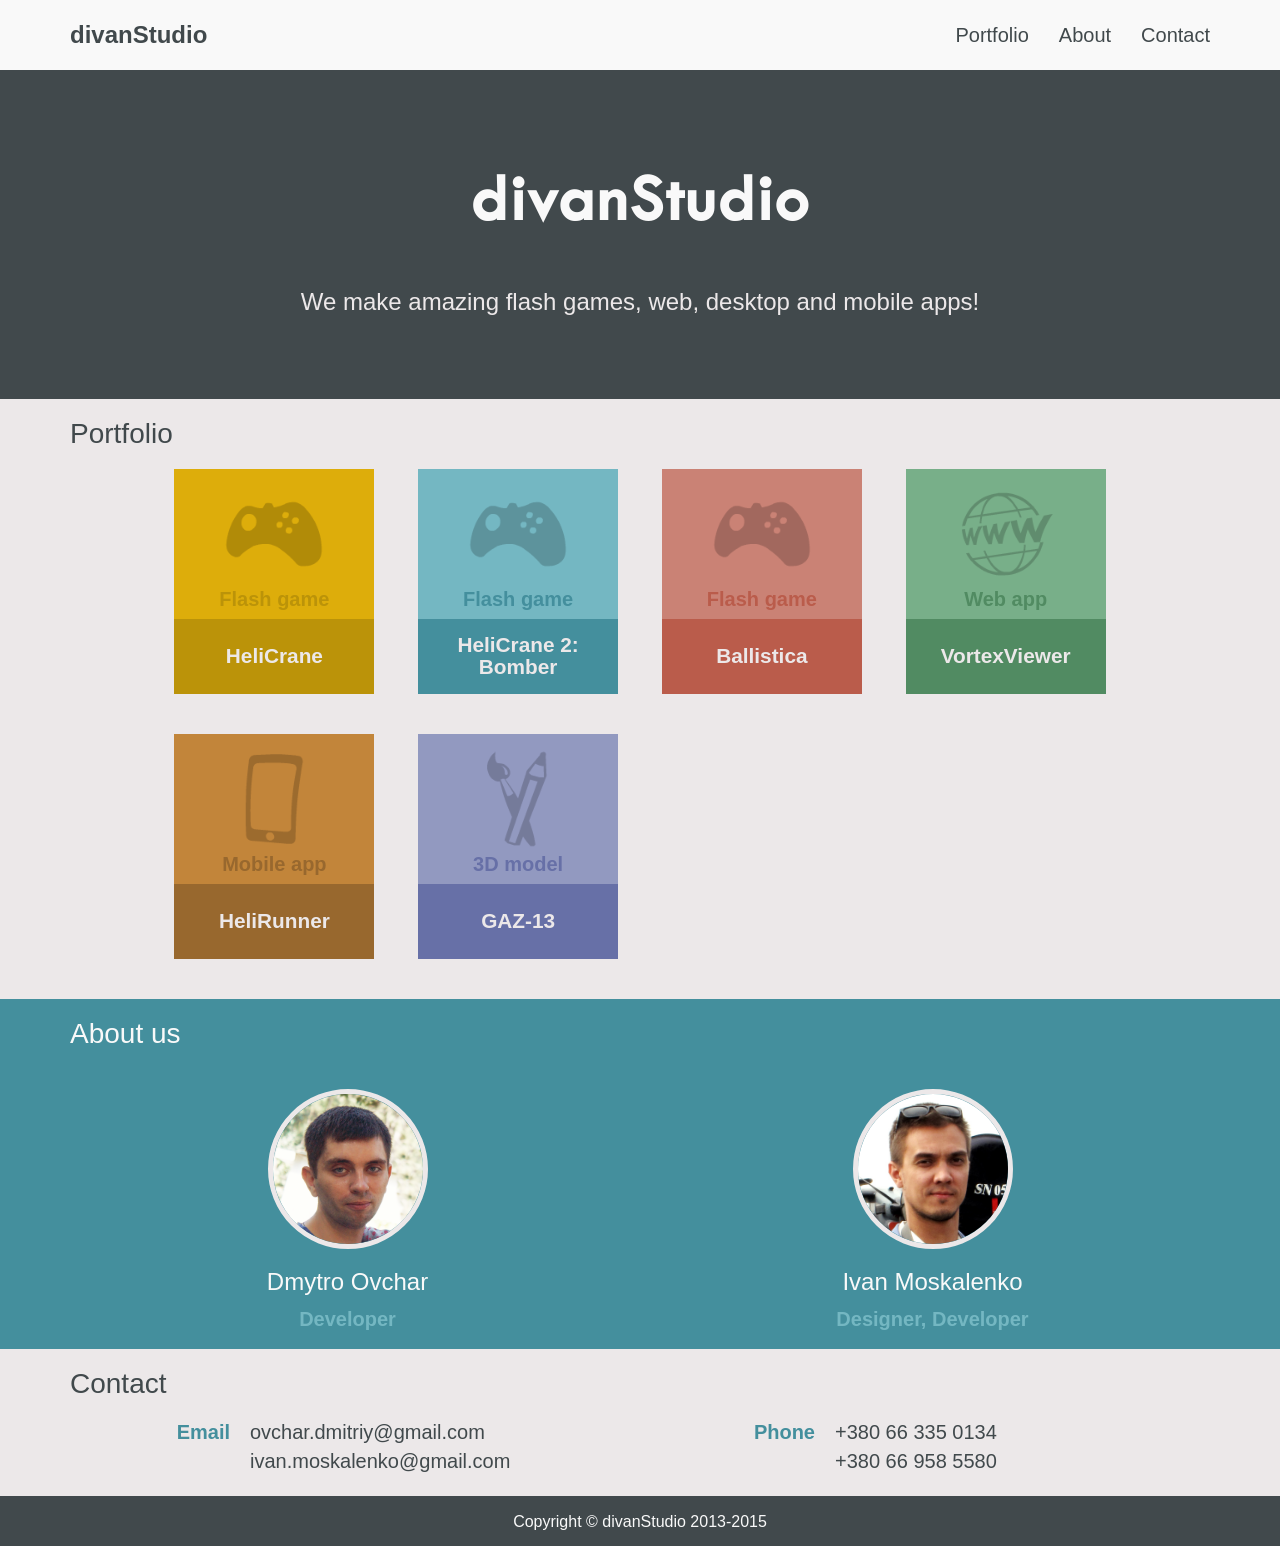
==== index.html @ bc4822ad "Updates" ====
<!doctype html> <html ng-app="yoPortfolio"> <head> <meta charset="utf-8"> <title ng-bind="pageTitle"></title> <meta name="description" content="Simple portfolio"> <meta name="author" content="Dmytro Ovchar"> <meta name="viewport" content="width=device-width"> <!-- Place favicon.ico and apple-touch-icon.png in the root directory --> <link rel="stylesheet" href="styles/vendor.css"> <link rel="stylesheet" href="styles/main.css"> </head> <body> <!--[if lte IE 8]>
<p class="browsehappy">You are using an <strong>outdated</strong> browser. Please <a href="http://browsehappy.com/">upgrade your browser</a> to improve your experience.</p>
<![endif]--> <div class="ui-view"></div> <!-- Footer --> <div ng-include="'views/footer.html'"></div> <!-- Google Analytics: change UA-XXXXX-X to be your site's ID 
<script>
!function(A,n,g,u,l,a,r){A.GoogleAnalyticsObject=l,A[l]=A[l]||function(){
(A[l].q=A[l].q||[]).push(arguments)},A[l].l=+new Date,a=n.createElement(g),
r=n.getElementsByTagName(g)[0],a.src=u,r.parentNode.insertBefore(a,r)
}(window,document,'script','https://www.google-analytics.com/analytics.js','ga');

ga('create', 'UA-XXXXX-X');
ga('send', 'pageview');
</script> --> <script src="scripts/vendor.js"></script> <script src="scripts/scripts.js"></script> </body> </html>
---- styles/main.css ----
@font-face{font-family:Flaticon;font-style:normal;font-weight:400;src:url(/fonts/flaticon.eot);src:url(/fonts/flaticon.eot#iefix) format("embedded-opentype"),url(/fonts/flaticon.woff) format("woff"),url(/fonts/flaticon.ttf) format("truetype"),url(/fonts/flaticon.svg) format("svg")}@font-face{font-family:"Tw Cen MT";font-style:normal;font-weight:400;src:url(/fonts/twcenmt/twcenmt.eot);src:url(/fonts/twcenmt/twcenmt.woff) format("woff"),url(/fonts/twcenmt/twcenmt.ttf) format("truetype")}html{position:relative;min-height:100%}body{margin-bottom:50px;background:#ece8e9}@media (min-width:768px){body{font-size:1pc}}.page-header{margin:0;border-bottom:none}.page-header h1{font-size:1.5em}.navbar.navbar-default{height:50px;color:#41494c;background:#f9f9f9;border:none}@media (min-width:768px){.page-header h1{font-size:1.75em}.navbar.navbar-default{height:70px}.navbar.navbar-default>.container{padding-top:10px}}.navbar.navbar-default .navbar-brand{font-size:1.5em;font-weight:700;color:#41494c;-webkit-transition:all .25s ease-in-out;-o-transition:all .25s ease-in-out;transition:all .25s ease-in-out}.navbar.navbar-default .navbar-brand:hover{color:#448f9d}@media (max-width:767px){.navbar.navbar-default .navbar-brand{font-size:1.25em}}.navbar.navbar-default .collapse.in,.navbar.navbar-default .collapsing{background:#f9f9f9}.navbar.navbar-default .navbar-nav li a{font-size:1.25em;color:#41494c;-webkit-transition:all .25s ease-in-out;-o-transition:all .25s ease-in-out;transition:all .25s ease-in-out}.navbar.navbar-default .navbar-nav li a:hover{color:#448f9d}header{padding-top:10px;padding-bottom:10px;margin-top:50px;color:#f9f9f9;background:#41494c}header .header-title{font-family:"Tw Cen MT";font-size:2.5em;font-weight:600;letter-spacing:.03em}@media (min-width:768px){header{padding-top:70px;padding-bottom:70px;margin-top:70px}header .header-title{margin-bottom:50px;font-size:4.25em}}header .header-desc{font-size:1.25em;color:#ece8e9}@media (min-width:768px){header .header-desc{font-size:1.5em}header.project-header{padding-top:0;padding-bottom:0;margin-top:70px}}header.project-header .header-title{font-size:2.25em;font-weight:600}@media (min-width:768px){header.project-header .header-title{margin-bottom:30px;font-size:3em}}#portfolio{color:#41494c;background:#ece8e9}#portfolio .portfolio-item-container{margin-bottom:20px;text-align:center}@media (min-width:768px){#portfolio .portfolio-item-container{margin-bottom:45px}}@media (min-width:992px){#portfolio .portfolio-item-container{margin-bottom:40px}}#portfolio .portfolio-item-container .portfolio-item{display:block;width:200px;margin-right:auto;margin-left:auto;background:#ece8e9}#portfolio .portfolio-item-container .portfolio-item,#portfolio .portfolio-item-container .portfolio-item:focus,#portfolio .portfolio-item-container .portfolio-item:hover{color:inherit;text-decoration:none}#portfolio .portfolio-item-container .portfolio-item .portfolio-item-header{position:relative;height:150px;padding-top:15px;-webkit-transition:all .25s ease-in-out;-o-transition:all .25s ease-in-out;transition:all .25s ease-in-out}#portfolio .portfolio-item-container .portfolio-item .portfolio-item-header .portfolio-item-icon{width:75pt;height:75pt;margin-right:auto;margin-left:auto}#portfolio .portfolio-item-container .portfolio-item .portfolio-item-header .portfolio-item-type{position:absolute;bottom:0;width:100%;margin-bottom:5px;font-size:1.25em;font-weight:600}#portfolio .portfolio-item-container .portfolio-item .portfolio-item-content{display:table-cell;width:200px;height:75px;overflow:hidden;color:#ece8e9;text-align:center;vertical-align:middle;-webkit-transition:all .25s ease-in-out;-o-transition:all .25s ease-in-out;transition:all .25s ease-in-out}#about .about-item,#about .about-item .about-item-caption{-webkit-transition:all .25s ease-in-out;-o-transition:all .25s ease-in-out}#portfolio .portfolio-item-container .portfolio-item .portfolio-item-content h3{margin-top:0;margin-bottom:0;font-size:1.3em;font-weight:600}#portfolio .portfolio-item-container:nth-child(6n+1) .portfolio-item-header{color:#bb9309;background:#ddad0b}#portfolio .portfolio-item-container:nth-child(6n+1) .portfolio-item-content{background:#bb9309}#portfolio .portfolio-item-container:nth-child(6n+1) .portfolio-item-content p{color:#ddad0b}#portfolio .portfolio-item-container:nth-child(6n+1) .portfolio-item:hover .portfolio-item-header{color:#997907;background:#bb9309}#portfolio .portfolio-item-container:nth-child(6n+1) .portfolio-item:hover .portfolio-item-content{background:#997907}#portfolio .portfolio-item-container:nth-child(6n+2) .portfolio-item-header{color:#448f9d;background:#74b7c2}#portfolio .portfolio-item-container:nth-child(6n+2) .portfolio-item-content{background:#448f9d}#portfolio .portfolio-item-container:nth-child(6n+2) .portfolio-item-content p{color:#74b7c2}#portfolio .portfolio-item-container:nth-child(6n+2) .portfolio-item:hover .portfolio-item-header{color:#146778;background:#448f9d}#portfolio .portfolio-item-container:nth-child(6n+2) .portfolio-item:hover .portfolio-item-content{background:#146778}#portfolio .portfolio-item-container:nth-child(6n+3) .portfolio-item-header{color:#ba5c4b;background:#ca8275}#portfolio .portfolio-item-container:nth-child(6n+3) .portfolio-item-content{background:#ba5c4b}#portfolio .portfolio-item-container:nth-child(6n+3) .portfolio-item-content p{color:#ca8275}#portfolio .portfolio-item-container:nth-child(6n+3) .portfolio-item:hover .portfolio-item-header{color:#aa3621;background:#ba5c4b}#portfolio .portfolio-item-container:nth-child(6n+3) .portfolio-item:hover .portfolio-item-content{background:#aa3621}#portfolio .portfolio-item-container:nth-child(6n+4) .portfolio-item-header{color:#518b62;background:#78af89}#portfolio .portfolio-item-container:nth-child(6n+4) .portfolio-item-content{background:#518b62}#portfolio .portfolio-item-container:nth-child(6n+4) .portfolio-item-content p{color:#78af89}#portfolio .portfolio-item-container:nth-child(6n+4) .portfolio-item:hover .portfolio-item-header{color:#2a673b;background:#518b62}#portfolio .portfolio-item-container:nth-child(6n+4) .portfolio-item:hover .portfolio-item-content{background:#2a673b}#portfolio .portfolio-item-container:nth-child(6n+5) .portfolio-item-header{color:#98682e;background:#c2853a}#portfolio .portfolio-item-container:nth-child(6n+5) .portfolio-item-content{background:#98682e}#portfolio .portfolio-item-container:nth-child(6n+5) .portfolio-item-content p{color:#c2853a}#portfolio .portfolio-item-container:nth-child(6n+5) .portfolio-item:hover .portfolio-item-header{color:#6e4b22;background:#98682e}#portfolio .portfolio-item-container:nth-child(6n+5) .portfolio-item:hover .portfolio-item-content{background:#6e4b22}#portfolio .portfolio-item-container:nth-child(6n+6) .portfolio-item-header{color:#6770a7;background:#9299c0}#portfolio .portfolio-item-container:nth-child(6n+6) .portfolio-item-content{background:#6770a7}#portfolio .portfolio-item-container:nth-child(6n+6) .portfolio-item-content p{color:#9299c0}#portfolio .portfolio-item-container:nth-child(6n+6) .portfolio-item:hover .portfolio-item-header{color:#3c478e;background:#6770a7}#portfolio .portfolio-item-container:nth-child(6n+6) .portfolio-item:hover .portfolio-item-content{background:#3c478e}#about{color:#f9f9f9;background:#448f9d}#about .about-item{max-width:300px;padding:20px 5px 5px;margin-right:auto;margin-left:auto;cursor:pointer;transition:all .25s ease-in-out}#about .about-item,#about .about-item:focus,#about .about-item:hover{display:block;color:inherit;text-decoration:none}#about .about-item .about-item-caption{font-size:1.5em;transition:all .25s ease-in-out}#about .about-item .about-item-desc{font-size:1.25em;font-weight:600;color:#74b7c2;-webkit-transition:all .25s ease-in-out;-o-transition:all .25s ease-in-out;transition:all .25s ease-in-out}#about .about-item .about-item-img{width:10pc;height:10pc;border:5px solid #ece8e9}#about .about-item:hover{background:#ece8e9}#about .about-item:hover .about-item-caption{font-weight:600;color:#41494c}#about .about-item:hover .about-item-desc{color:#448f9d}#skills{color:#f9f9f9;background:#448f9d}#skills .skill-item{color:inherit;background:inherit}#skills .skill-item .skill-item-caption{font-size:1.25em;font-weight:400;line-height:1.75em;color:#f9f9f9}#skills .skill-item .skill-item-desc{font-size:1.25em;line-height:1.75em;color:#74b7c2}@media (min-width:768px){#skills .skill-item .skill-item-caption{width:200px}#skills .skill-item .skill-item-desc{margin-left:220px}#description dt{width:200px}}#contact{color:#41494c;background:#ece8e9}#contact .contact-name{font-size:1.25em;color:#448f9d}#promo,footer{color:#f9f9f9}#contact .contact-item{font-size:1.25em}footer{position:absolute;bottom:0;width:100%;height:50px;font-size:1em;background:#41494c}footer .container{margin-top:15px}.icon-game{background-image:url(/images/icons/game.png);-webkit-background-size:contain;background-size:contain}.icon-mobile,.icon-web{-webkit-background-size:contain}.icon-web{background-image:url(/images/icons/web.png);background-size:contain}.icon-mobile{background-image:url(/images/icons/mobile.png);background-size:contain}.icon-design{background-image:url(/images/icons/design.png);-webkit-background-size:contain;background-size:contain}#images{background:#41494c}#images .carousel{max-width:550px;height:auto;margin:auto}@media (min-width:1200px){#images .carousel{max-width:580px}}#images .carousel-control.left,#images .carousel-control.right{cursor:pointer;background:0 0}#description{color:#41494c;background:#ece8e9}#description li,#description p{font-size:1.25em}#description a{color:#448f9d}#description dt{font-size:1.25em;font-weight:600;line-height:1.75em}#description dd{font-size:1.25em;line-height:1.75em}@media (min-width:768px){#description dd{margin-left:220px}}#promo{background:#448f9d}#promo .video{margin-top:10px;margin-bottom:10px}@media (min-width:992px){.row-md-height{display:table;width:100%;height:100%;table-layout:fixed}.col-md-height{display:table-cell;float:none;height:100%}.col-md-top{vertical-align:top}.col-md-middle{vertical-align:middle}.col-md-bottom{vertical-align:bottom}}
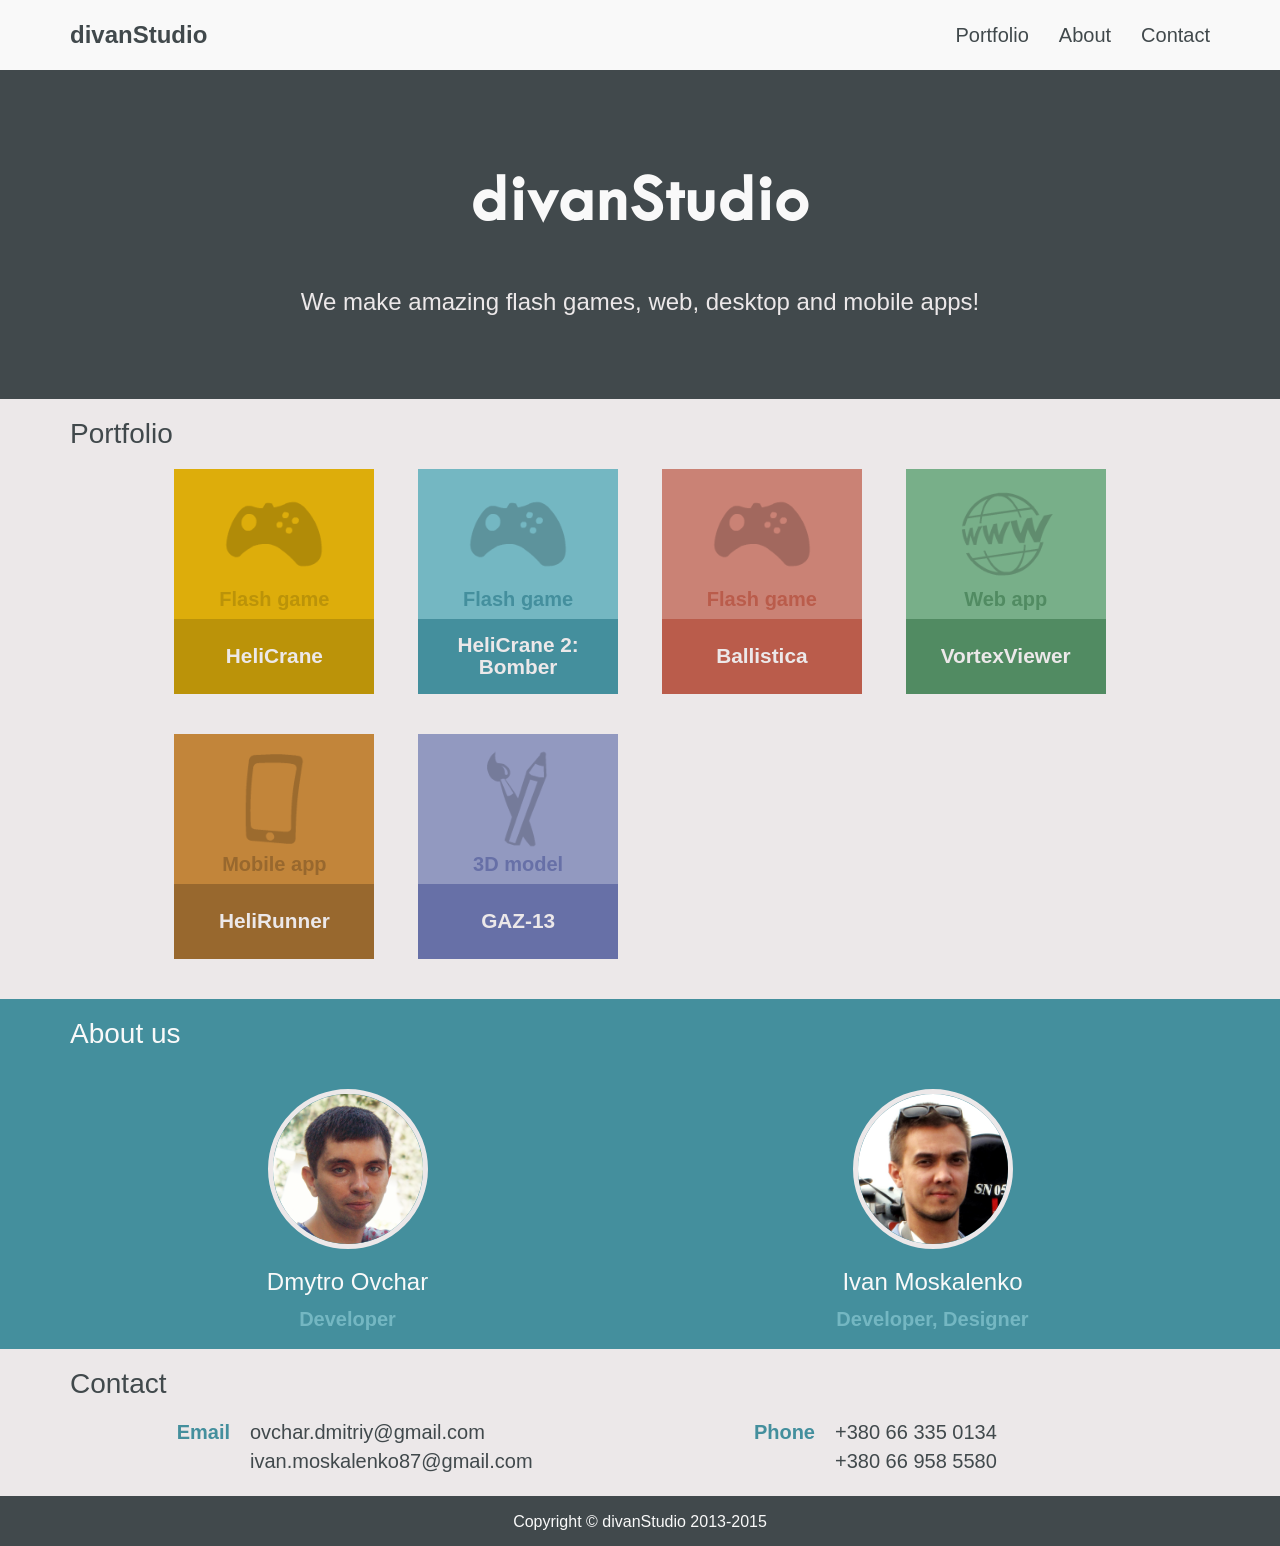
==== commit 6cfa53e7: "Updates" ====
--- a/index.html
+++ b/index.html
@@ -1,12 +1,12 @@
-<!doctype html> <html ng-app="yoPortfolio"> <head> <meta charset="utf-8"> <title ng-bind="pageTitle"></title> <meta name="description" content="Simple portfolio"> <meta name="author" content="Dmytro Ovchar"> <meta name="viewport" content="width=device-width"> <!-- Place favicon.ico and apple-touch-icon.png in the root directory --> <link rel="stylesheet" href="styles/vendor.css"> <link rel="stylesheet" href="styles/main.css"> </head> <body> <!--[if lte IE 8]>
-<p class="browsehappy">You are using an <strong>outdated</strong> browser. Please <a href="http://browsehappy.com/">upgrade your browser</a> to improve your experience.</p>
-<![endif]--> <div class="ui-view"></div> <!-- Footer --> <div ng-include="'views/footer.html'"></div> <!-- Google Analytics: change UA-XXXXX-X to be your site's ID 
-<script>
-!function(A,n,g,u,l,a,r){A.GoogleAnalyticsObject=l,A[l]=A[l]||function(){
-(A[l].q=A[l].q||[]).push(arguments)},A[l].l=+new Date,a=n.createElement(g),
-r=n.getElementsByTagName(g)[0],a.src=u,r.parentNode.insertBefore(a,r)
-}(window,document,'script','https://www.google-analytics.com/analytics.js','ga');
-
-ga('create', 'UA-XXXXX-X');
-ga('send', 'pageview');
+<!doctype html> <html ng-app="yoPortfolio"> <head> <meta charset="utf-8"> <title ng-bind="pageTitle"></title> <meta name="description" content="Simple portfolio"> <meta name="author" content="Dmytro Ovchar"> <meta name="viewport" content="width=device-width"> <!-- Place favicon.ico and apple-touch-icon.png in the root directory --> <link rel="stylesheet" href="styles/vendor.css"> <link rel="stylesheet" href="styles/main.css"> </head> <body> <!--[if lte IE 8]>
+<p class="browsehappy">You are using an <strong>outdated</strong> browser. Please <a href="http://browsehappy.com/">upgrade your browser</a> to improve your experience.</p>
+<![endif]--> <div class="ui-view"></div> <!-- Footer --> <div ng-include="'views/footer.html'"></div> <!-- Google Analytics: change UA-XXXXX-X to be your site's ID 
+<script>
+!function(A,n,g,u,l,a,r){A.GoogleAnalyticsObject=l,A[l]=A[l]||function(){
+(A[l].q=A[l].q||[]).push(arguments)},A[l].l=+new Date,a=n.createElement(g),
+r=n.getElementsByTagName(g)[0],a.src=u,r.parentNode.insertBefore(a,r)
+}(window,document,'script','https://www.google-analytics.com/analytics.js','ga');
+
+ga('create', 'UA-XXXXX-X');
+ga('send', 'pageview');
 </script> --> <script src="scripts/vendor.js"></script> <script src="scripts/scripts.js"></script> </body> </html>
--- a/styles/main.css
+++ b/styles/main.css
@@ -1 +1 @@
-@font-face{font-family:Flaticon;font-style:normal;font-weight:400;src:url(/fonts/flaticon.eot);src:url(/fonts/flaticon.eot#iefix) format("embedded-opentype"),url(/fonts/flaticon.woff) format("woff"),url(/fonts/flaticon.ttf) format("truetype"),url(/fonts/flaticon.svg) format("svg")}@font-face{font-family:"Tw Cen MT";font-style:normal;font-weight:400;src:url(/fonts/twcenmt/twcenmt.eot);src:url(/fonts/twcenmt/twcenmt.woff) format("woff"),url(/fonts/twcenmt/twcenmt.ttf) format("truetype")}html{position:relative;min-height:100%}body{margin-bottom:50px;background:#ece8e9}@media (min-width:768px){body{font-size:1pc}}.page-header{margin:0;border-bottom:none}.page-header h1{font-size:1.5em}.navbar.navbar-default{height:50px;color:#41494c;background:#f9f9f9;border:none}@media (min-width:768px){.page-header h1{font-size:1.75em}.navbar.navbar-default{height:70px}.navbar.navbar-default>.container{padding-top:10px}}.navbar.navbar-default .navbar-brand{font-size:1.5em;font-weight:700;color:#41494c;-webkit-transition:all .25s ease-in-out;-o-transition:all .25s ease-in-out;transition:all .25s ease-in-out}.navbar.navbar-default .navbar-brand:hover{color:#448f9d}@media (max-width:767px){.navbar.navbar-default .navbar-brand{font-size:1.25em}}.navbar.navbar-default .collapse.in,.navbar.navbar-default .collapsing{background:#f9f9f9}.navbar.navbar-default .navbar-nav li a{font-size:1.25em;color:#41494c;-webkit-transition:all .25s ease-in-out;-o-transition:all .25s ease-in-out;transition:all .25s ease-in-out}.navbar.navbar-default .navbar-nav li a:hover{color:#448f9d}header{padding-top:10px;padding-bottom:10px;margin-top:50px;color:#f9f9f9;background:#41494c}header .header-title{font-family:"Tw Cen MT";font-size:2.5em;font-weight:600;letter-spacing:.03em}@media (min-width:768px){header{padding-top:70px;padding-bottom:70px;margin-top:70px}header .header-title{margin-bottom:50px;font-size:4.25em}}header .header-desc{font-size:1.25em;color:#ece8e9}@media (min-width:768px){header .header-desc{font-size:1.5em}header.project-header{padding-top:0;padding-bottom:0;margin-top:70px}}header.project-header .header-title{font-size:2.25em;font-weight:600}@media (min-width:768px){header.project-header .header-title{margin-bottom:30px;font-size:3em}}#portfolio{color:#41494c;background:#ece8e9}#portfolio .portfolio-item-container{margin-bottom:20px;text-align:center}@media (min-width:768px){#portfolio .portfolio-item-container{margin-bottom:45px}}@media (min-width:992px){#portfolio .portfolio-item-container{margin-bottom:40px}}#portfolio .portfolio-item-container .portfolio-item{display:block;width:200px;margin-right:auto;margin-left:auto;background:#ece8e9}#portfolio .portfolio-item-container .portfolio-item,#portfolio .portfolio-item-container .portfolio-item:focus,#portfolio .portfolio-item-container .portfolio-item:hover{color:inherit;text-decoration:none}#portfolio .portfolio-item-container .portfolio-item .portfolio-item-header{position:relative;height:150px;padding-top:15px;-webkit-transition:all .25s ease-in-out;-o-transition:all .25s ease-in-out;transition:all .25s ease-in-out}#portfolio .portfolio-item-container .portfolio-item .portfolio-item-header .portfolio-item-icon{width:75pt;height:75pt;margin-right:auto;margin-left:auto}#portfolio .portfolio-item-container .portfolio-item .portfolio-item-header .portfolio-item-type{position:absolute;bottom:0;width:100%;margin-bottom:5px;font-size:1.25em;font-weight:600}#portfolio .portfolio-item-container .portfolio-item .portfolio-item-content{display:table-cell;width:200px;height:75px;overflow:hidden;color:#ece8e9;text-align:center;vertical-align:middle;-webkit-transition:all .25s ease-in-out;-o-transition:all .25s ease-in-out;transition:all .25s ease-in-out}#about .about-item,#about .about-item .about-item-caption{-webkit-transition:all .25s ease-in-out;-o-transition:all .25s ease-in-out}#portfolio .portfolio-item-container .portfolio-item .portfolio-item-content h3{margin-top:0;margin-bottom:0;font-size:1.3em;font-weight:600}#portfolio .portfolio-item-container:nth-child(6n+1) .portfolio-item-header{color:#bb9309;background:#ddad0b}#portfolio .portfolio-item-container:nth-child(6n+1) .portfolio-item-content{background:#bb9309}#portfolio .portfolio-item-container:nth-child(6n+1) .portfolio-item-content p{color:#ddad0b}#portfolio .portfolio-item-container:nth-child(6n+1) .portfolio-item:hover .portfolio-item-header{color:#997907;background:#bb9309}#portfolio .portfolio-item-container:nth-child(6n+1) .portfolio-item:hover .portfolio-item-content{background:#997907}#portfolio .portfolio-item-container:nth-child(6n+2) .portfolio-item-header{color:#448f9d;background:#74b7c2}#portfolio .portfolio-item-container:nth-child(6n+2) .portfolio-item-content{background:#448f9d}#portfolio .portfolio-item-container:nth-child(6n+2) .portfolio-item-content p{color:#74b7c2}#portfolio .portfolio-item-container:nth-child(6n+2) .portfolio-item:hover .portfolio-item-header{color:#146778;background:#448f9d}#portfolio .portfolio-item-container:nth-child(6n+2) .portfolio-item:hover .portfolio-item-content{background:#146778}#portfolio .portfolio-item-container:nth-child(6n+3) .portfolio-item-header{color:#ba5c4b;background:#ca8275}#portfolio .portfolio-item-container:nth-child(6n+3) .portfolio-item-content{background:#ba5c4b}#portfolio .portfolio-item-container:nth-child(6n+3) .portfolio-item-content p{color:#ca8275}#portfolio .portfolio-item-container:nth-child(6n+3) .portfolio-item:hover .portfolio-item-header{color:#aa3621;background:#ba5c4b}#portfolio .portfolio-item-container:nth-child(6n+3) .portfolio-item:hover .portfolio-item-content{background:#aa3621}#portfolio .portfolio-item-container:nth-child(6n+4) .portfolio-item-header{color:#518b62;background:#78af89}#portfolio .portfolio-item-container:nth-child(6n+4) .portfolio-item-content{background:#518b62}#portfolio .portfolio-item-container:nth-child(6n+4) .portfolio-item-content p{color:#78af89}#portfolio .portfolio-item-container:nth-child(6n+4) .portfolio-item:hover .portfolio-item-header{color:#2a673b;background:#518b62}#portfolio .portfolio-item-container:nth-child(6n+4) .portfolio-item:hover .portfolio-item-content{background:#2a673b}#portfolio .portfolio-item-container:nth-child(6n+5) .portfolio-item-header{color:#98682e;background:#c2853a}#portfolio .portfolio-item-container:nth-child(6n+5) .portfolio-item-content{background:#98682e}#portfolio .portfolio-item-container:nth-child(6n+5) .portfolio-item-content p{color:#c2853a}#portfolio .portfolio-item-container:nth-child(6n+5) .portfolio-item:hover .portfolio-item-header{color:#6e4b22;background:#98682e}#portfolio .portfolio-item-container:nth-child(6n+5) .portfolio-item:hover .portfolio-item-content{background:#6e4b22}#portfolio .portfolio-item-container:nth-child(6n+6) .portfolio-item-header{color:#6770a7;background:#9299c0}#portfolio .portfolio-item-container:nth-child(6n+6) .portfolio-item-content{background:#6770a7}#portfolio .portfolio-item-container:nth-child(6n+6) .portfolio-item-content p{color:#9299c0}#portfolio .portfolio-item-container:nth-child(6n+6) .portfolio-item:hover .portfolio-item-header{color:#3c478e;background:#6770a7}#portfolio .portfolio-item-container:nth-child(6n+6) .portfolio-item:hover .portfolio-item-content{background:#3c478e}#about{color:#f9f9f9;background:#448f9d}#about .about-item{max-width:300px;padding:20px 5px 5px;margin-right:auto;margin-left:auto;cursor:pointer;transition:all .25s ease-in-out}#about .about-item,#about .about-item:focus,#about .about-item:hover{display:block;color:inherit;text-decoration:none}#about .about-item .about-item-caption{font-size:1.5em;transition:all .25s ease-in-out}#about .about-item .about-item-desc{font-size:1.25em;font-weight:600;color:#74b7c2;-webkit-transition:all .25s ease-in-out;-o-transition:all .25s ease-in-out;transition:all .25s ease-in-out}#about .about-item .about-item-img{width:10pc;height:10pc;border:5px solid #ece8e9}#about .about-item:hover{background:#ece8e9}#about .about-item:hover .about-item-caption{font-weight:600;color:#41494c}#about .about-item:hover .about-item-desc{color:#448f9d}#skills{color:#f9f9f9;background:#448f9d}#skills .skill-item{color:inherit;background:inherit}#skills .skill-item .skill-item-caption{font-size:1.25em;font-weight:400;line-height:1.75em;color:#f9f9f9}#skills .skill-item .skill-item-desc{font-size:1.25em;line-height:1.75em;color:#74b7c2}@media (min-width:768px){#skills .skill-item .skill-item-caption{width:200px}#skills .skill-item .skill-item-desc{margin-left:220px}#description dt{width:200px}}#contact{color:#41494c;background:#ece8e9}#contact .contact-name{font-size:1.25em;color:#448f9d}#promo,footer{color:#f9f9f9}#contact .contact-item{font-size:1.25em}footer{position:absolute;bottom:0;width:100%;height:50px;font-size:1em;background:#41494c}footer .container{margin-top:15px}.icon-game{background-image:url(/images/icons/game.png);-webkit-background-size:contain;background-size:contain}.icon-mobile,.icon-web{-webkit-background-size:contain}.icon-web{background-image:url(/images/icons/web.png);background-size:contain}.icon-mobile{background-image:url(/images/icons/mobile.png);background-size:contain}.icon-design{background-image:url(/images/icons/design.png);-webkit-background-size:contain;background-size:contain}#images{background:#41494c}#images .carousel{max-width:550px;height:auto;margin:auto}@media (min-width:1200px){#images .carousel{max-width:580px}}#images .carousel-control.left,#images .carousel-control.right{cursor:pointer;background:0 0}#description{color:#41494c;background:#ece8e9}#description li,#description p{font-size:1.25em}#description a{color:#448f9d}#description dt{font-size:1.25em;font-weight:600;line-height:1.75em}#description dd{font-size:1.25em;line-height:1.75em}@media (min-width:768px){#description dd{margin-left:220px}}#promo{background:#448f9d}#promo .video{margin-top:10px;margin-bottom:10px}@media (min-width:992px){.row-md-height{display:table;width:100%;height:100%;table-layout:fixed}.col-md-height{display:table-cell;float:none;height:100%}.col-md-top{vertical-align:top}.col-md-middle{vertical-align:middle}.col-md-bottom{vertical-align:bottom}}+@font-face{font-family:Flaticon;font-style:normal;font-weight:400;src:url(/fonts/flaticon.eot);src:url(/fonts/flaticon.eot#iefix) format("embedded-opentype"),url(/fonts/flaticon.woff) format("woff"),url(/fonts/flaticon.ttf) format("truetype"),url(/fonts/flaticon.svg) format("svg")}@font-face{font-family:"Tw Cen MT";font-style:normal;font-weight:400;src:url(/fonts/twcenmt/twcenmt.eot);src:url(/fonts/twcenmt/twcenmt.woff) format("woff"),url(/fonts/twcenmt/twcenmt.ttf) format("truetype")}html{position:relative;min-height:100%}body{margin-bottom:50px;background:#ece8e9}@media (min-width:768px){body{font-size:1pc}}.page-header{margin:0;border-bottom:none}.page-header h1{font-size:1.5em}.navbar.navbar-default{height:50px;color:#41494c;background:#f9f9f9;border:none}@media (min-width:768px){.page-header h1{font-size:1.75em}.navbar.navbar-default{height:70px}.navbar.navbar-default>.container{padding-top:10px}}.navbar.navbar-default .navbar-brand{font-size:1.5em;font-weight:700;color:#41494c;-webkit-transition:all .25s ease-in-out;-o-transition:all .25s ease-in-out;transition:all .25s ease-in-out}.navbar.navbar-default .navbar-brand:hover{color:#448f9d}@media (max-width:767px){.navbar.navbar-default .navbar-brand{font-size:1.25em}}.navbar.navbar-default .collapse.in,.navbar.navbar-default .collapsing{background:#f9f9f9}.navbar.navbar-default .navbar-nav li a{font-size:1.25em;color:#41494c;-webkit-transition:all .25s ease-in-out;-o-transition:all .25s ease-in-out;transition:all .25s ease-in-out}.navbar.navbar-default .navbar-nav li a:hover{color:#448f9d}header{padding-top:10px;padding-bottom:10px;margin-top:50px;color:#f9f9f9;background:#41494c}header .header-title{font-family:"Tw Cen MT";font-size:2.5em;font-weight:600;letter-spacing:.03em}@media (min-width:768px){header{padding-top:70px;padding-bottom:70px;margin-top:70px}header .header-title{margin-bottom:50px;font-size:4.25em}}header .header-desc{font-size:1.25em;color:#ece8e9}header.person-header .person-img{width:250px;height:250px;border:8px solid #ece8e9}@media (min-width:768px){header .header-desc{font-size:1.5em}header.project-header{padding-top:0;padding-bottom:0;margin-top:70px}}header.project-header .header-title{font-size:2.25em;font-weight:600}@media (min-width:768px){header.project-header .header-title{margin-bottom:30px;font-size:3em}}.lazy-load{background:url(/images/loading.gif) center center no-repeat}#portfolio{color:#41494c;background:#ece8e9}#portfolio .portfolio-item-container{margin-bottom:20px;text-align:center}@media (min-width:768px){#portfolio .portfolio-item-container{margin-bottom:45px}}@media (min-width:992px){#portfolio .portfolio-item-container{margin-bottom:40px}}#portfolio .portfolio-item-container .portfolio-item{display:block;width:200px;margin-right:auto;margin-left:auto;background:#ece8e9}#portfolio .portfolio-item-container .portfolio-item,#portfolio .portfolio-item-container .portfolio-item:focus,#portfolio .portfolio-item-container .portfolio-item:hover{color:inherit;text-decoration:none}#portfolio .portfolio-item-container .portfolio-item .portfolio-item-header{position:relative;height:150px;padding-top:15px;-webkit-transition:all .25s ease-in-out;-o-transition:all .25s ease-in-out;transition:all .25s ease-in-out}#portfolio .portfolio-item-container .portfolio-item .portfolio-item-header .portfolio-item-icon{width:75pt;height:75pt;margin-right:auto;margin-left:auto}#portfolio .portfolio-item-container .portfolio-item .portfolio-item-header .portfolio-item-type{position:absolute;bottom:0;width:100%;margin-bottom:5px;font-size:1.25em;font-weight:600}#portfolio .portfolio-item-container .portfolio-item .portfolio-item-content{display:table-cell;width:200px;height:75px;overflow:hidden;color:#ece8e9;text-align:center;vertical-align:middle;-webkit-transition:all .25s ease-in-out;-o-transition:all .25s ease-in-out;transition:all .25s ease-in-out}#about .about-item,#about .about-item .about-item-caption{-webkit-transition:all .25s ease-in-out;-o-transition:all .25s ease-in-out}#portfolio .portfolio-item-container .portfolio-item .portfolio-item-content h3{margin-top:0;margin-bottom:0;font-size:1.3em;font-weight:600}#portfolio .portfolio-item-container:nth-child(6n+1) .portfolio-item-header{color:#bb9309;background:#ddad0b}#portfolio .portfolio-item-container:nth-child(6n+1) .portfolio-item-content{background:#bb9309}#portfolio .portfolio-item-container:nth-child(6n+1) .portfolio-item-content p{color:#ddad0b}#portfolio .portfolio-item-container:nth-child(6n+1) .portfolio-item:hover .portfolio-item-header{color:#997907;background:#bb9309}#portfolio .portfolio-item-container:nth-child(6n+1) .portfolio-item:hover .portfolio-item-content{background:#997907}#portfolio .portfolio-item-container:nth-child(6n+2) .portfolio-item-header{color:#448f9d;background:#74b7c2}#portfolio .portfolio-item-container:nth-child(6n+2) .portfolio-item-content{background:#448f9d}#portfolio .portfolio-item-container:nth-child(6n+2) .portfolio-item-content p{color:#74b7c2}#portfolio .portfolio-item-container:nth-child(6n+2) .portfolio-item:hover .portfolio-item-header{color:#146778;background:#448f9d}#portfolio .portfolio-item-container:nth-child(6n+2) .portfolio-item:hover .portfolio-item-content{background:#146778}#portfolio .portfolio-item-container:nth-child(6n+3) .portfolio-item-header{color:#ba5c4b;background:#ca8275}#portfolio .portfolio-item-container:nth-child(6n+3) .portfolio-item-content{background:#ba5c4b}#portfolio .portfolio-item-container:nth-child(6n+3) .portfolio-item-content p{color:#ca8275}#portfolio .portfolio-item-container:nth-child(6n+3) .portfolio-item:hover .portfolio-item-header{color:#aa3621;background:#ba5c4b}#portfolio .portfolio-item-container:nth-child(6n+3) .portfolio-item:hover .portfolio-item-content{background:#aa3621}#portfolio .portfolio-item-container:nth-child(6n+4) .portfolio-item-header{color:#518b62;background:#78af89}#portfolio .portfolio-item-container:nth-child(6n+4) .portfolio-item-content{background:#518b62}#portfolio .portfolio-item-container:nth-child(6n+4) .portfolio-item-content p{color:#78af89}#portfolio .portfolio-item-container:nth-child(6n+4) .portfolio-item:hover .portfolio-item-header{color:#2a673b;background:#518b62}#portfolio .portfolio-item-container:nth-child(6n+4) .portfolio-item:hover .portfolio-item-content{background:#2a673b}#portfolio .portfolio-item-container:nth-child(6n+5) .portfolio-item-header{color:#98682e;background:#c2853a}#portfolio .portfolio-item-container:nth-child(6n+5) .portfolio-item-content{background:#98682e}#portfolio .portfolio-item-container:nth-child(6n+5) .portfolio-item-content p{color:#c2853a}#portfolio .portfolio-item-container:nth-child(6n+5) .portfolio-item:hover .portfolio-item-header{color:#6e4b22;background:#98682e}#portfolio .portfolio-item-container:nth-child(6n+5) .portfolio-item:hover .portfolio-item-content{background:#6e4b22}#portfolio .portfolio-item-container:nth-child(6n+6) .portfolio-item-header{color:#6770a7;background:#9299c0}#portfolio .portfolio-item-container:nth-child(6n+6) .portfolio-item-content{background:#6770a7}#portfolio .portfolio-item-container:nth-child(6n+6) .portfolio-item-content p{color:#9299c0}#portfolio .portfolio-item-container:nth-child(6n+6) .portfolio-item:hover .portfolio-item-header{color:#3c478e;background:#6770a7}#portfolio .portfolio-item-container:nth-child(6n+6) .portfolio-item:hover .portfolio-item-content{background:#3c478e}#about{color:#f9f9f9;background:#448f9d}#about .about-item{max-width:300px;padding:20px 5px 5px;margin-right:auto;margin-left:auto;cursor:pointer;transition:all .25s ease-in-out}#about .about-item,#about .about-item:focus,#about .about-item:hover{display:block;color:inherit;text-decoration:none}#about .about-item .about-item-caption{font-size:1.5em;transition:all .25s ease-in-out}#about .about-item .about-item-desc{font-size:1.25em;font-weight:600;color:#74b7c2;-webkit-transition:all .25s ease-in-out;-o-transition:all .25s ease-in-out;transition:all .25s ease-in-out}#about .about-item .about-item-img{width:10pc;height:10pc;border:5px solid #ece8e9}#about .about-item:hover{background:#ece8e9}#about .about-item:hover .about-item-caption{font-weight:600;color:#41494c}#about .about-item:hover .about-item-desc{color:#448f9d}#skills{color:#f9f9f9;background:#448f9d}#skills .skill-item{color:inherit;background:inherit}#skills .skill-item .skill-item-caption{font-size:1.25em;font-weight:400;line-height:1.75em;color:#f9f9f9}#skills .skill-item .skill-item-desc{font-size:1.25em;line-height:1.75em;color:#74b7c2}@media (min-width:768px){#skills .skill-item .skill-item-caption{width:200px}#skills .skill-item .skill-item-desc{margin-left:220px}#description dt{width:200px}}#contact{color:#41494c;background:#ece8e9}#contact .contact-name{font-size:1.25em;color:#448f9d}#promo,footer{color:#f9f9f9}#contact .contact-item{font-size:1.25em}footer{position:absolute;bottom:0;width:100%;height:50px;font-size:1em;background:#41494c}footer .container{margin-top:15px}.icon-game{background-image:url(/images/icons/game.png);-webkit-background-size:contain;background-size:contain}.icon-mobile,.icon-web{-webkit-background-size:contain}.icon-web{background-image:url(/images/icons/web.png);background-size:contain}.icon-mobile{background-image:url(/images/icons/mobile.png);background-size:contain}.icon-design{background-image:url(/images/icons/design.png);-webkit-background-size:contain;background-size:contain}#images{background:#41494c}#images .carousel{max-width:550px;height:auto;margin:auto}@media (min-width:1200px){#images .carousel{max-width:580px}}#images .carousel-control.left,#images .carousel-control.right{cursor:pointer;background:0 0}#description{color:#41494c;background:#ece8e9}#description li,#description p{font-size:1.25em}#description a{color:#448f9d}#description dt{font-size:1.25em;font-weight:600;line-height:1.75em}#description dd{font-size:1.25em;line-height:1.75em}@media (min-width:768px){#description dd{margin-left:220px}}#promo{background:#448f9d}#promo .video{margin-top:10px;margin-bottom:10px}@media (min-width:992px){.row-md-height{display:table;width:100%;height:100%;table-layout:fixed}.col-md-height{display:table-cell;float:none;height:100%}.col-md-top{vertical-align:top}.col-md-middle{vertical-align:middle}.col-md-bottom{vertical-align:bottom}}
